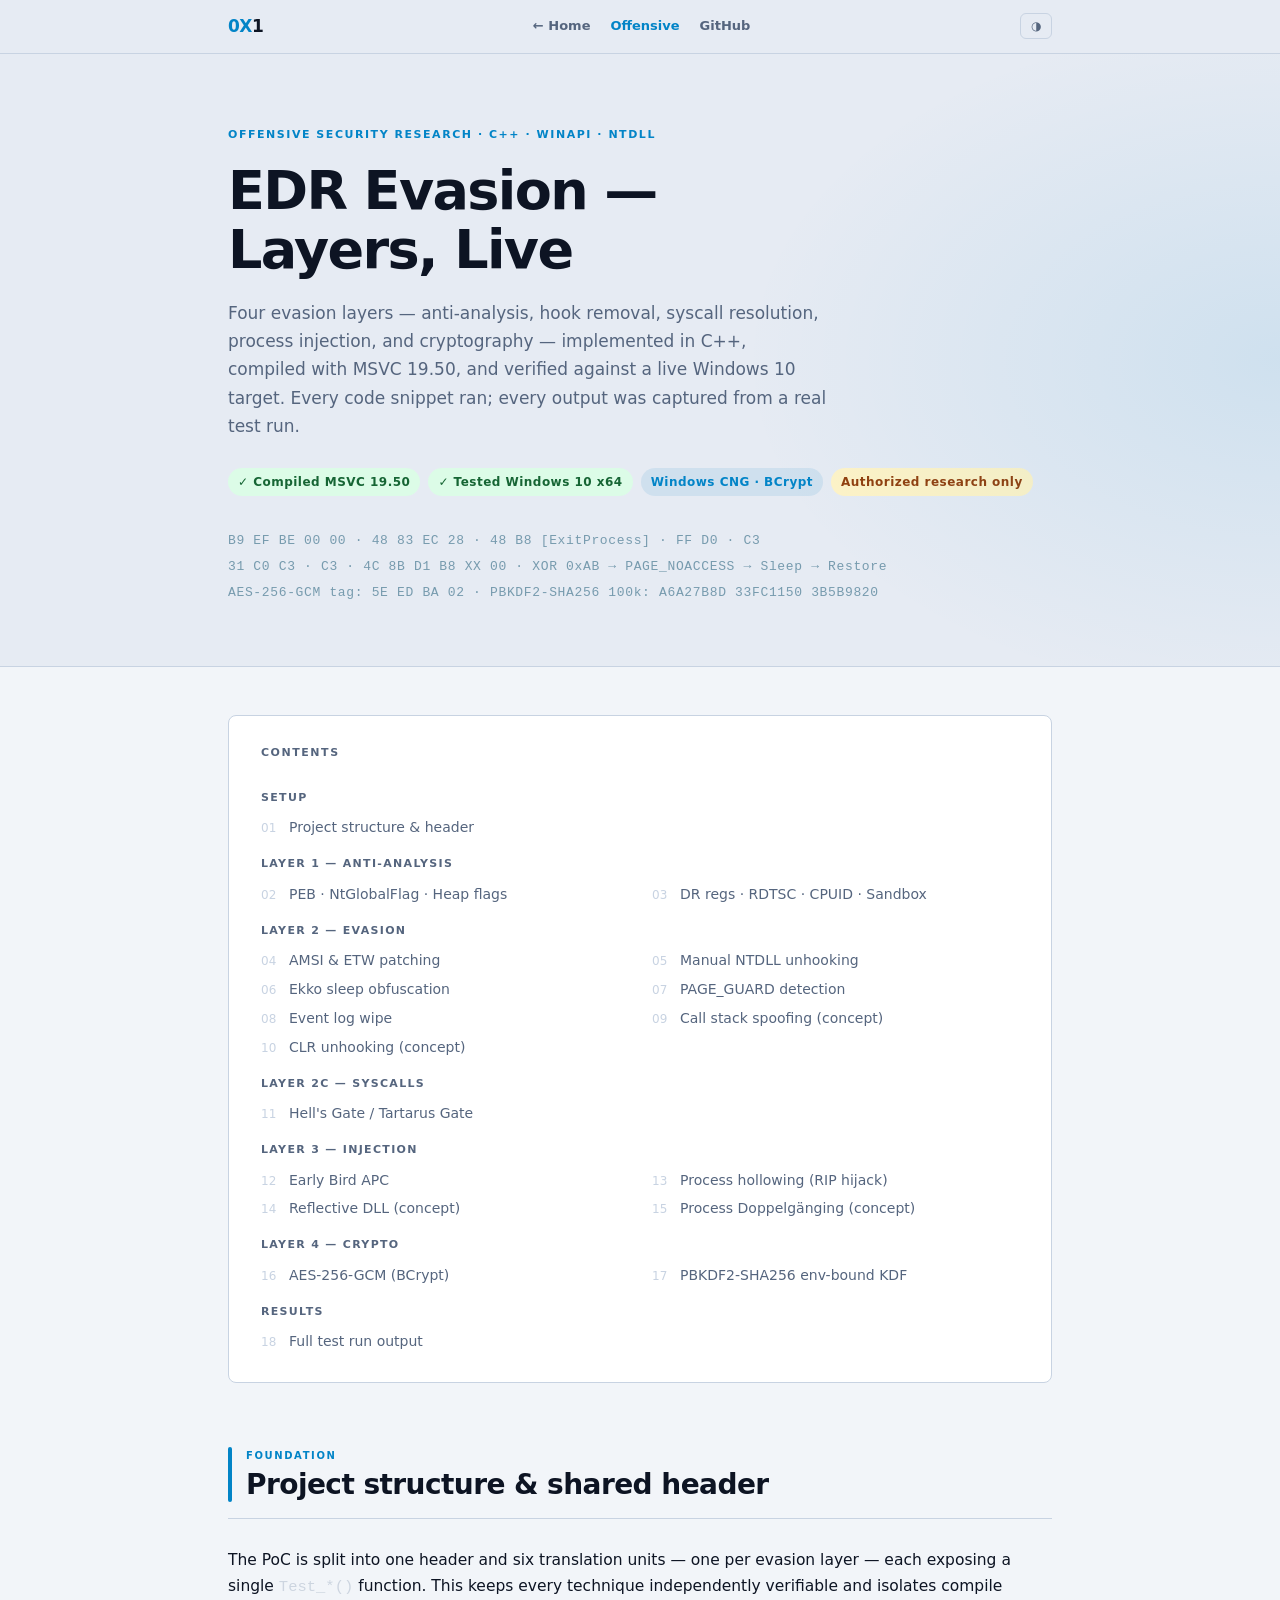
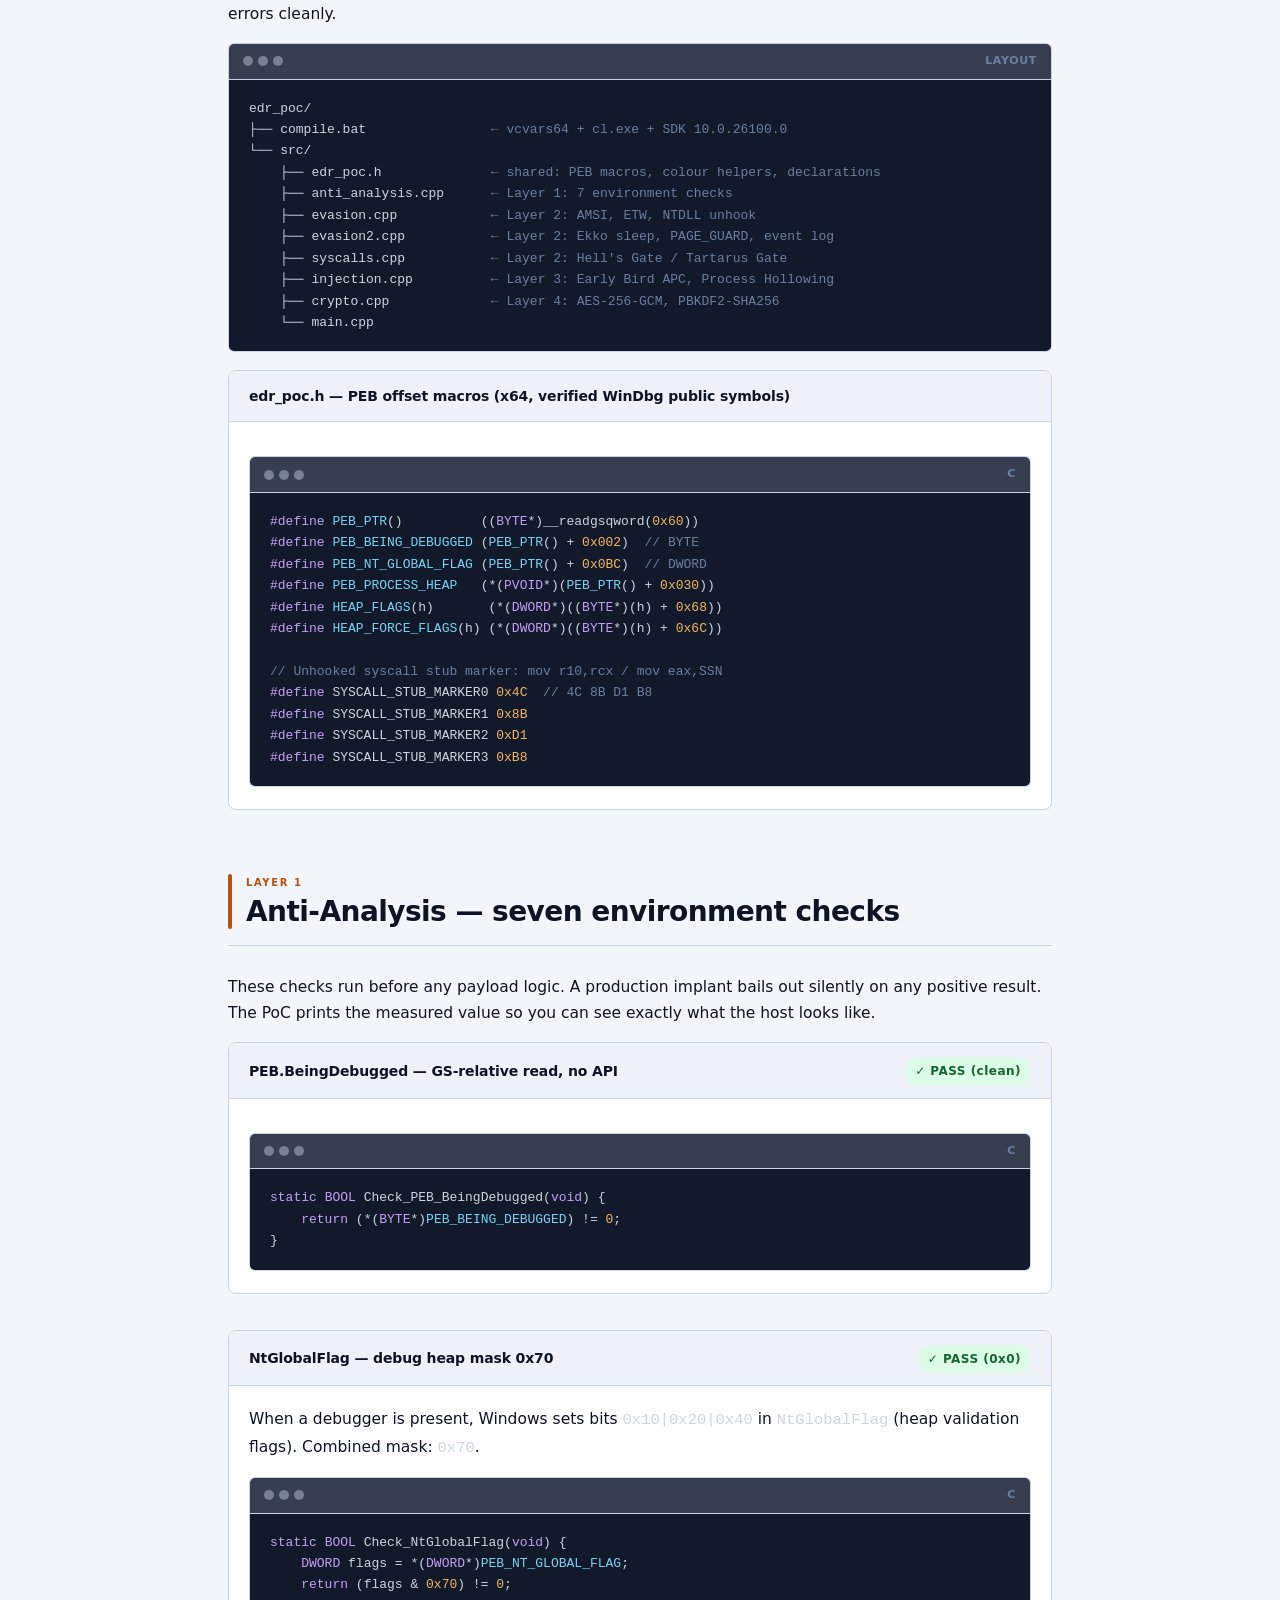
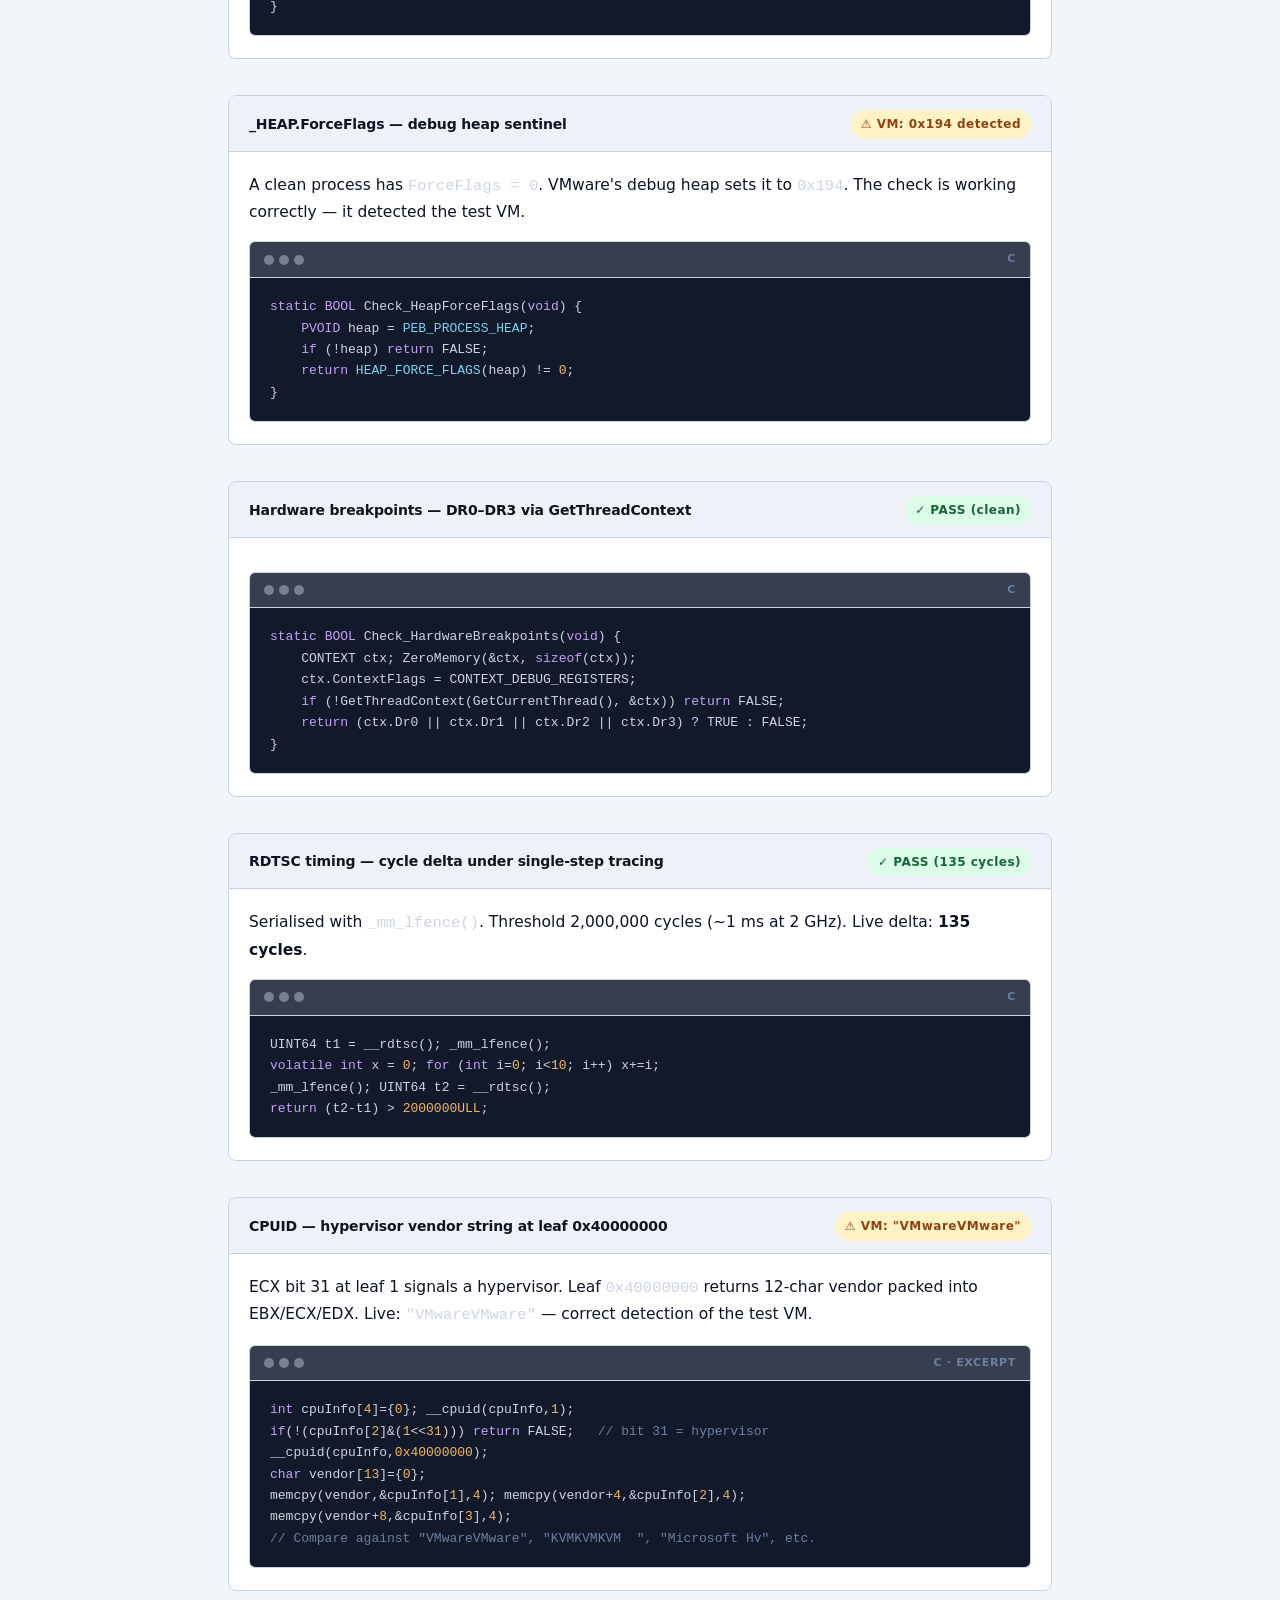
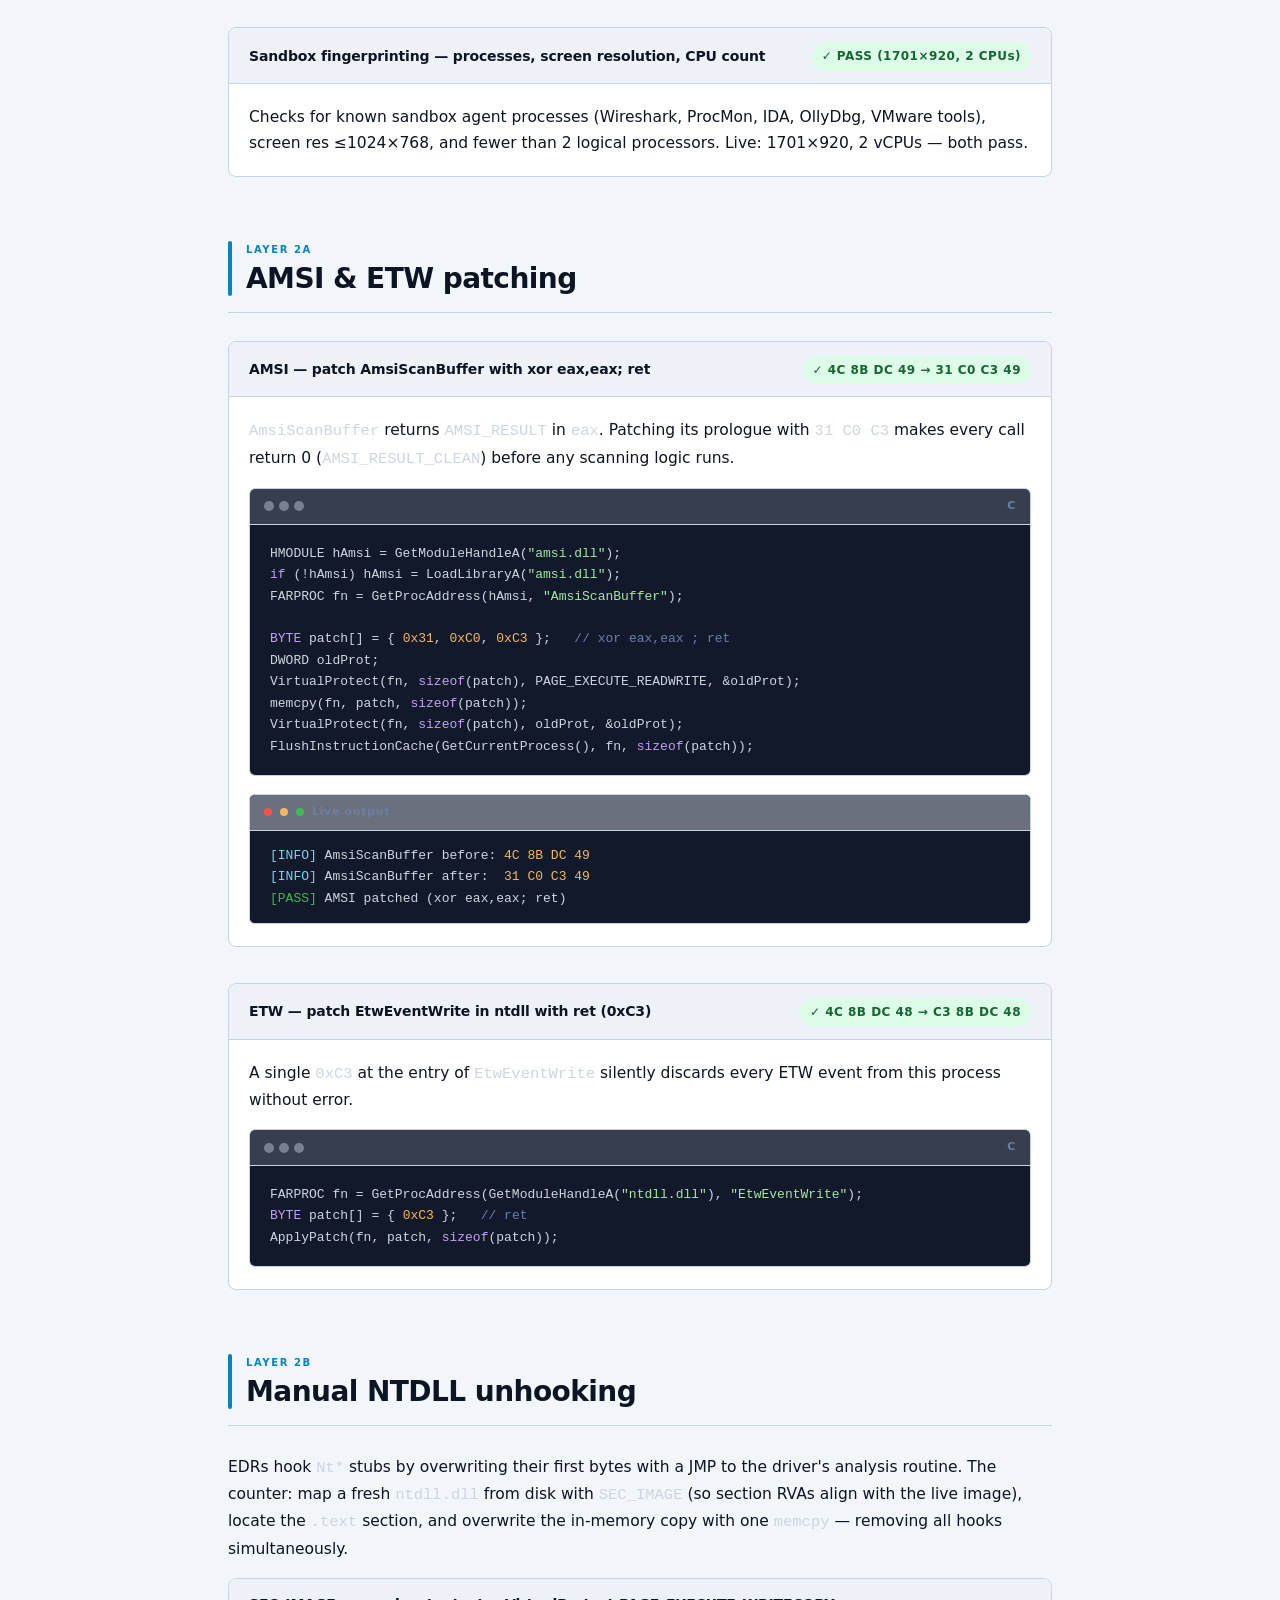
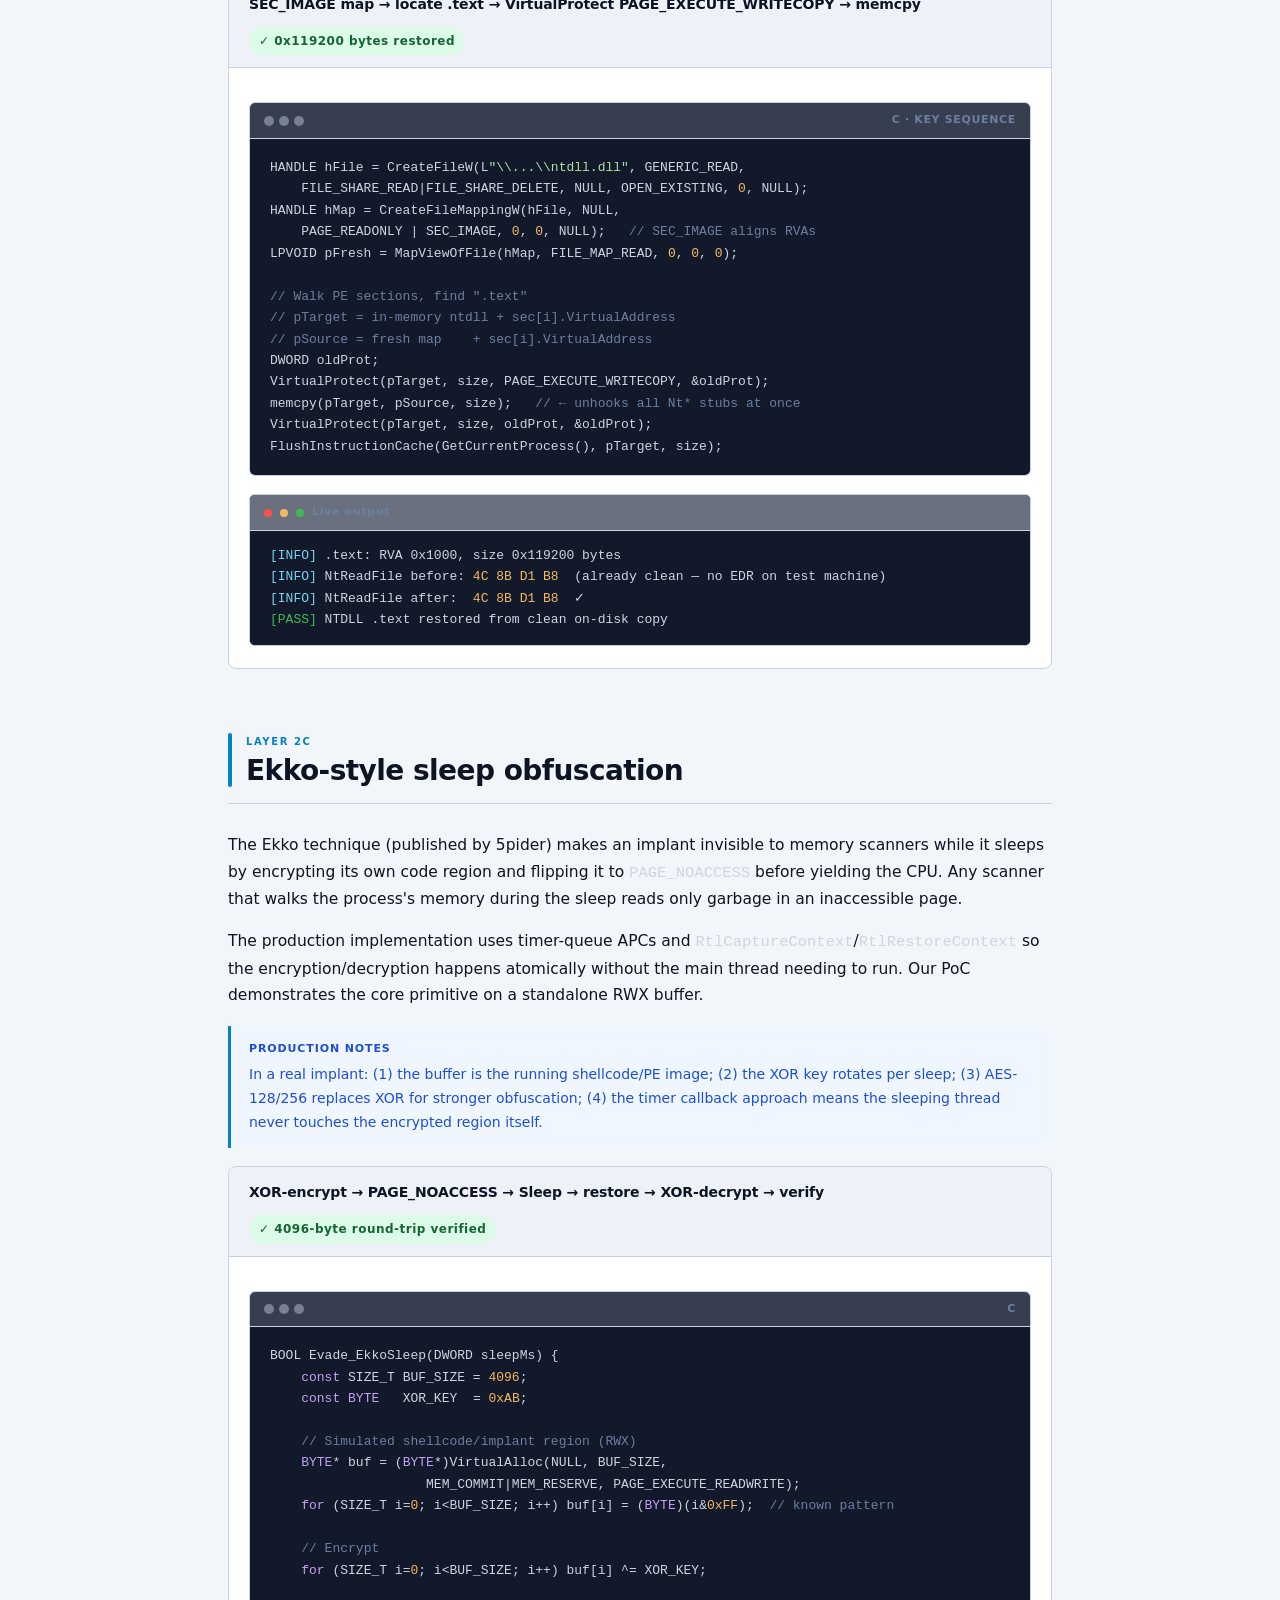
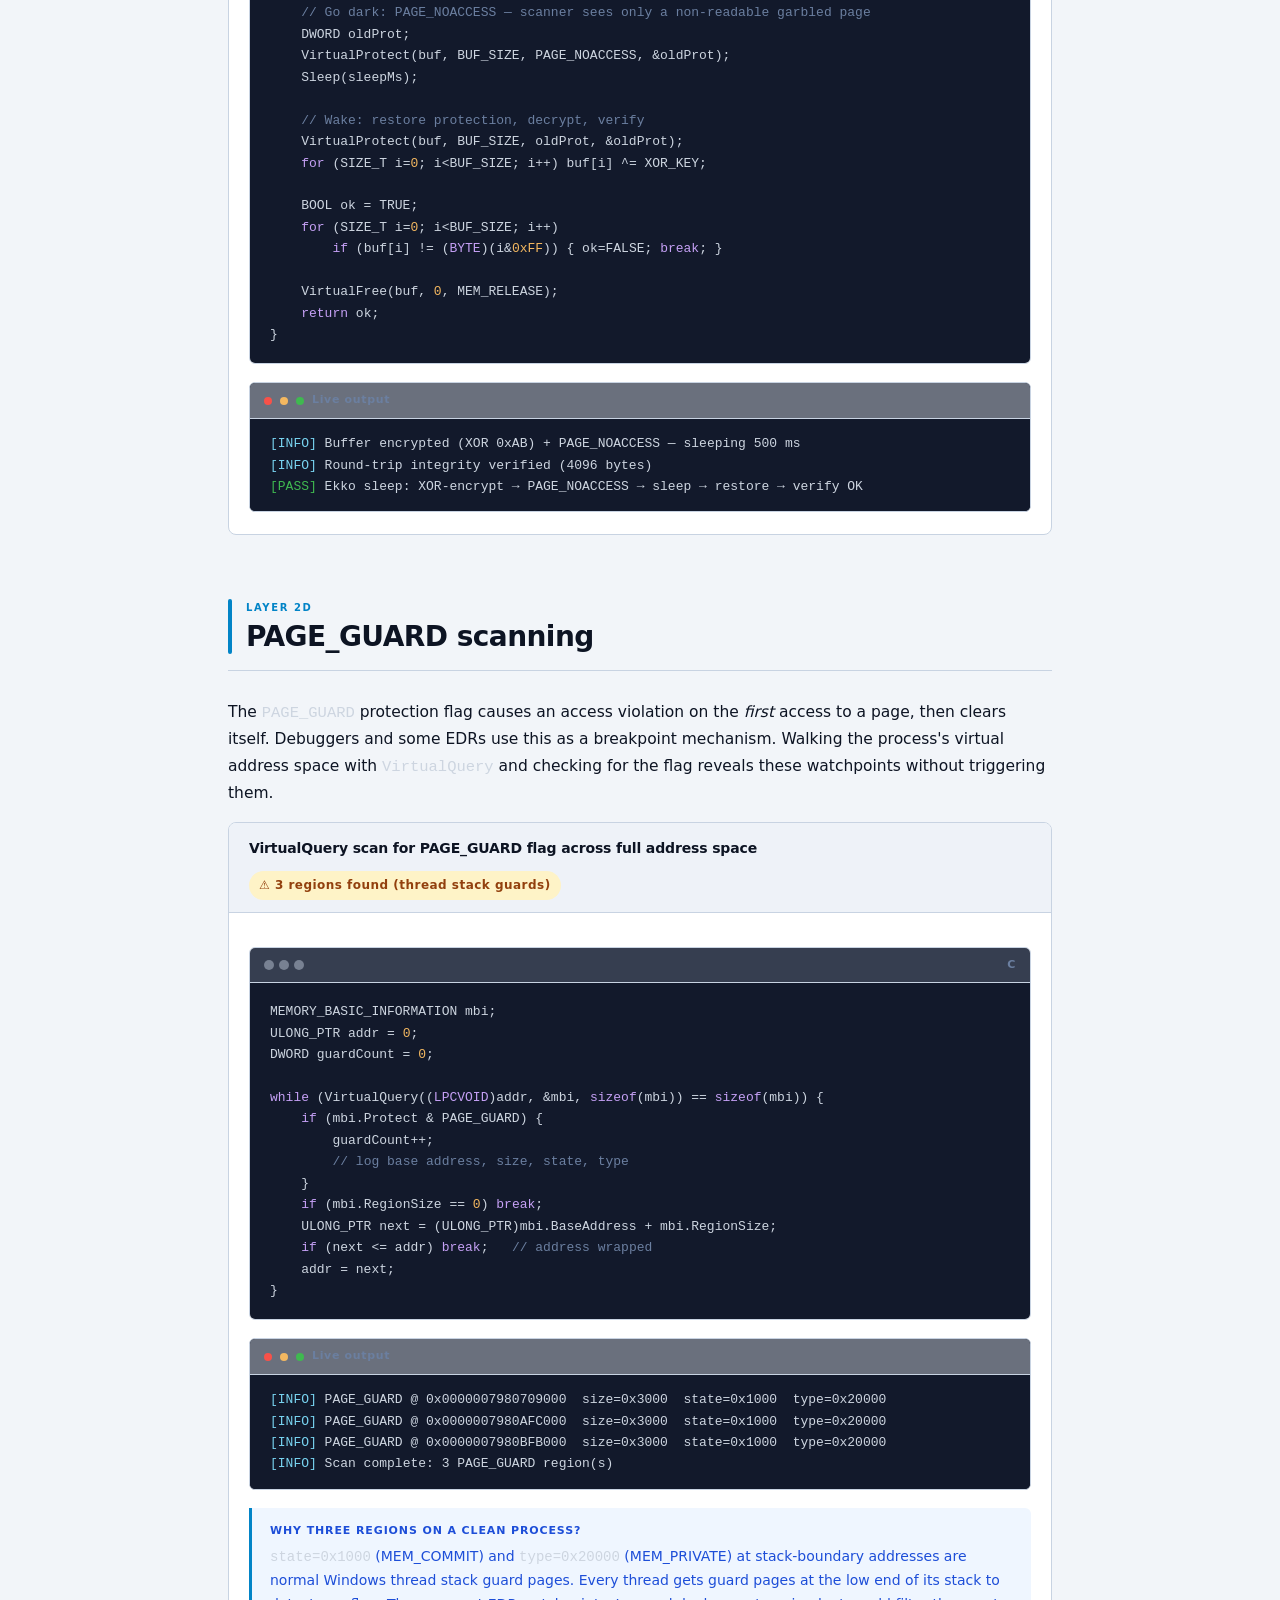
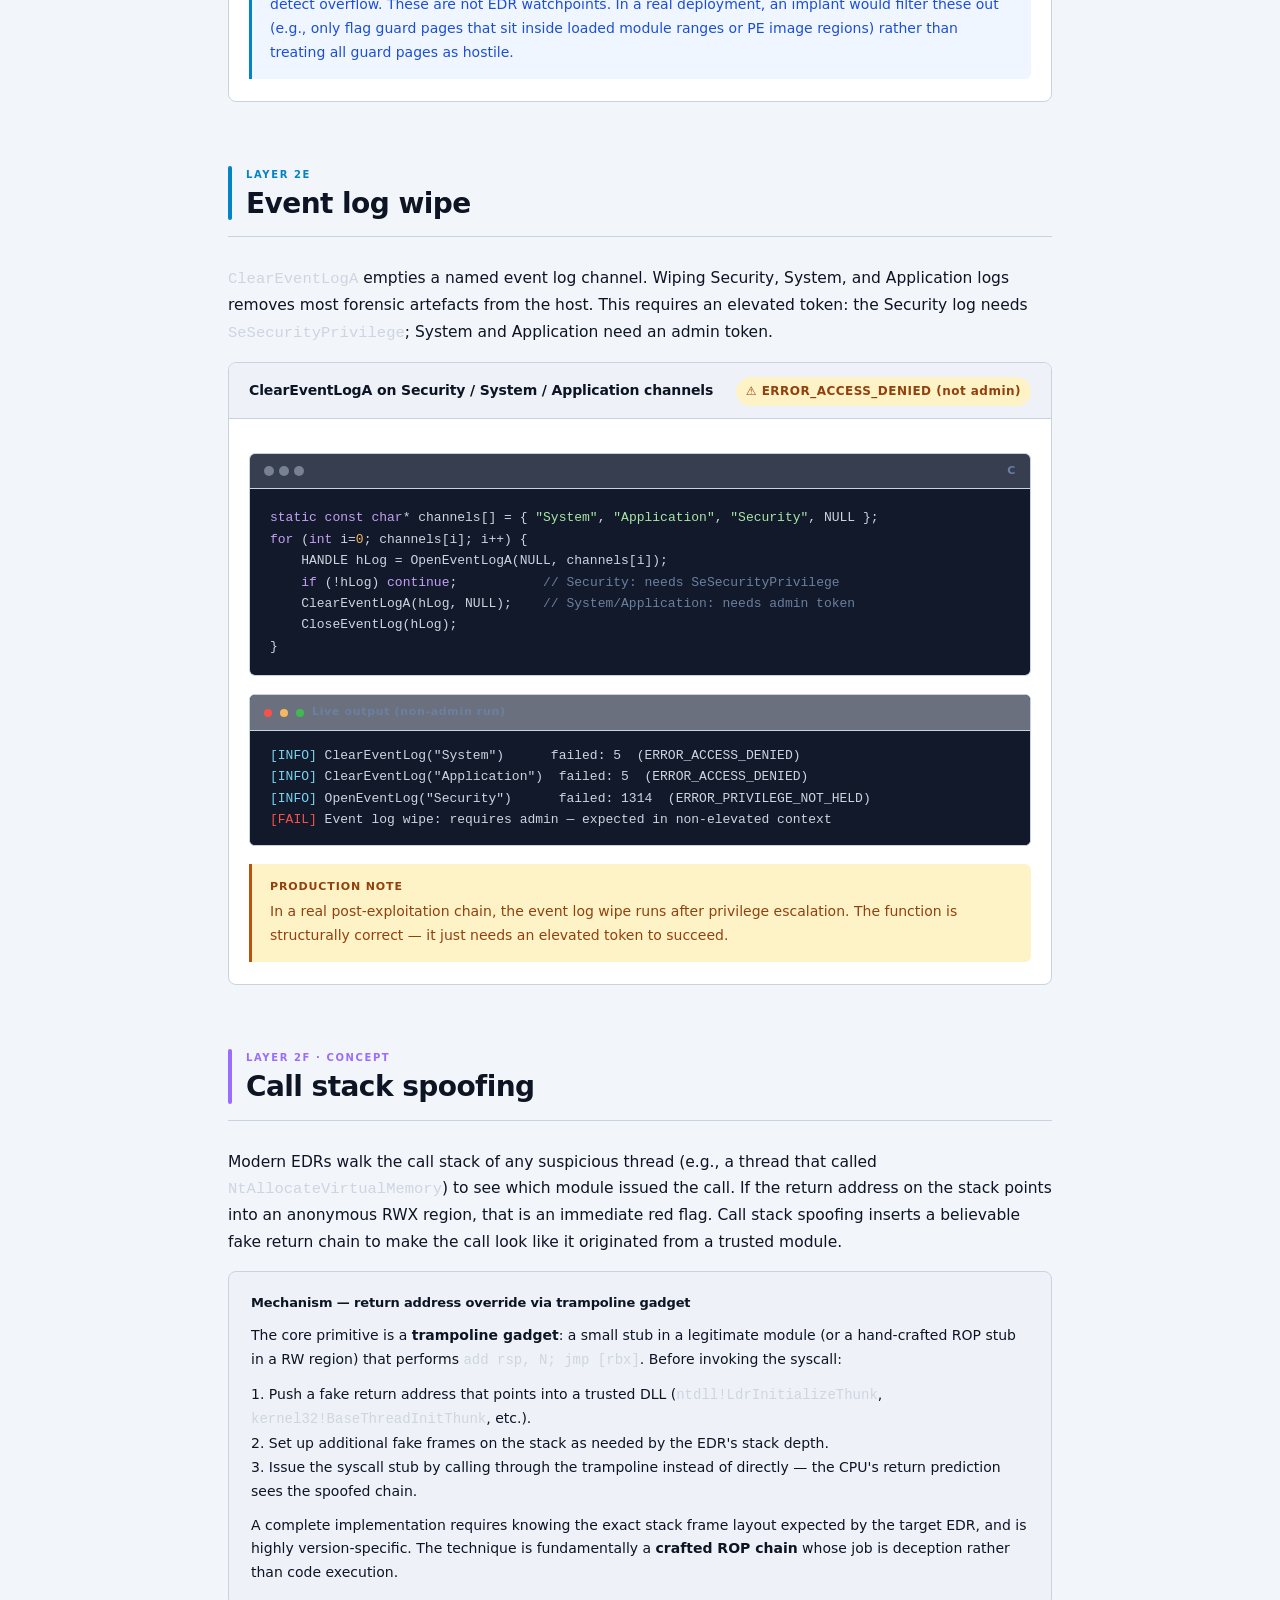
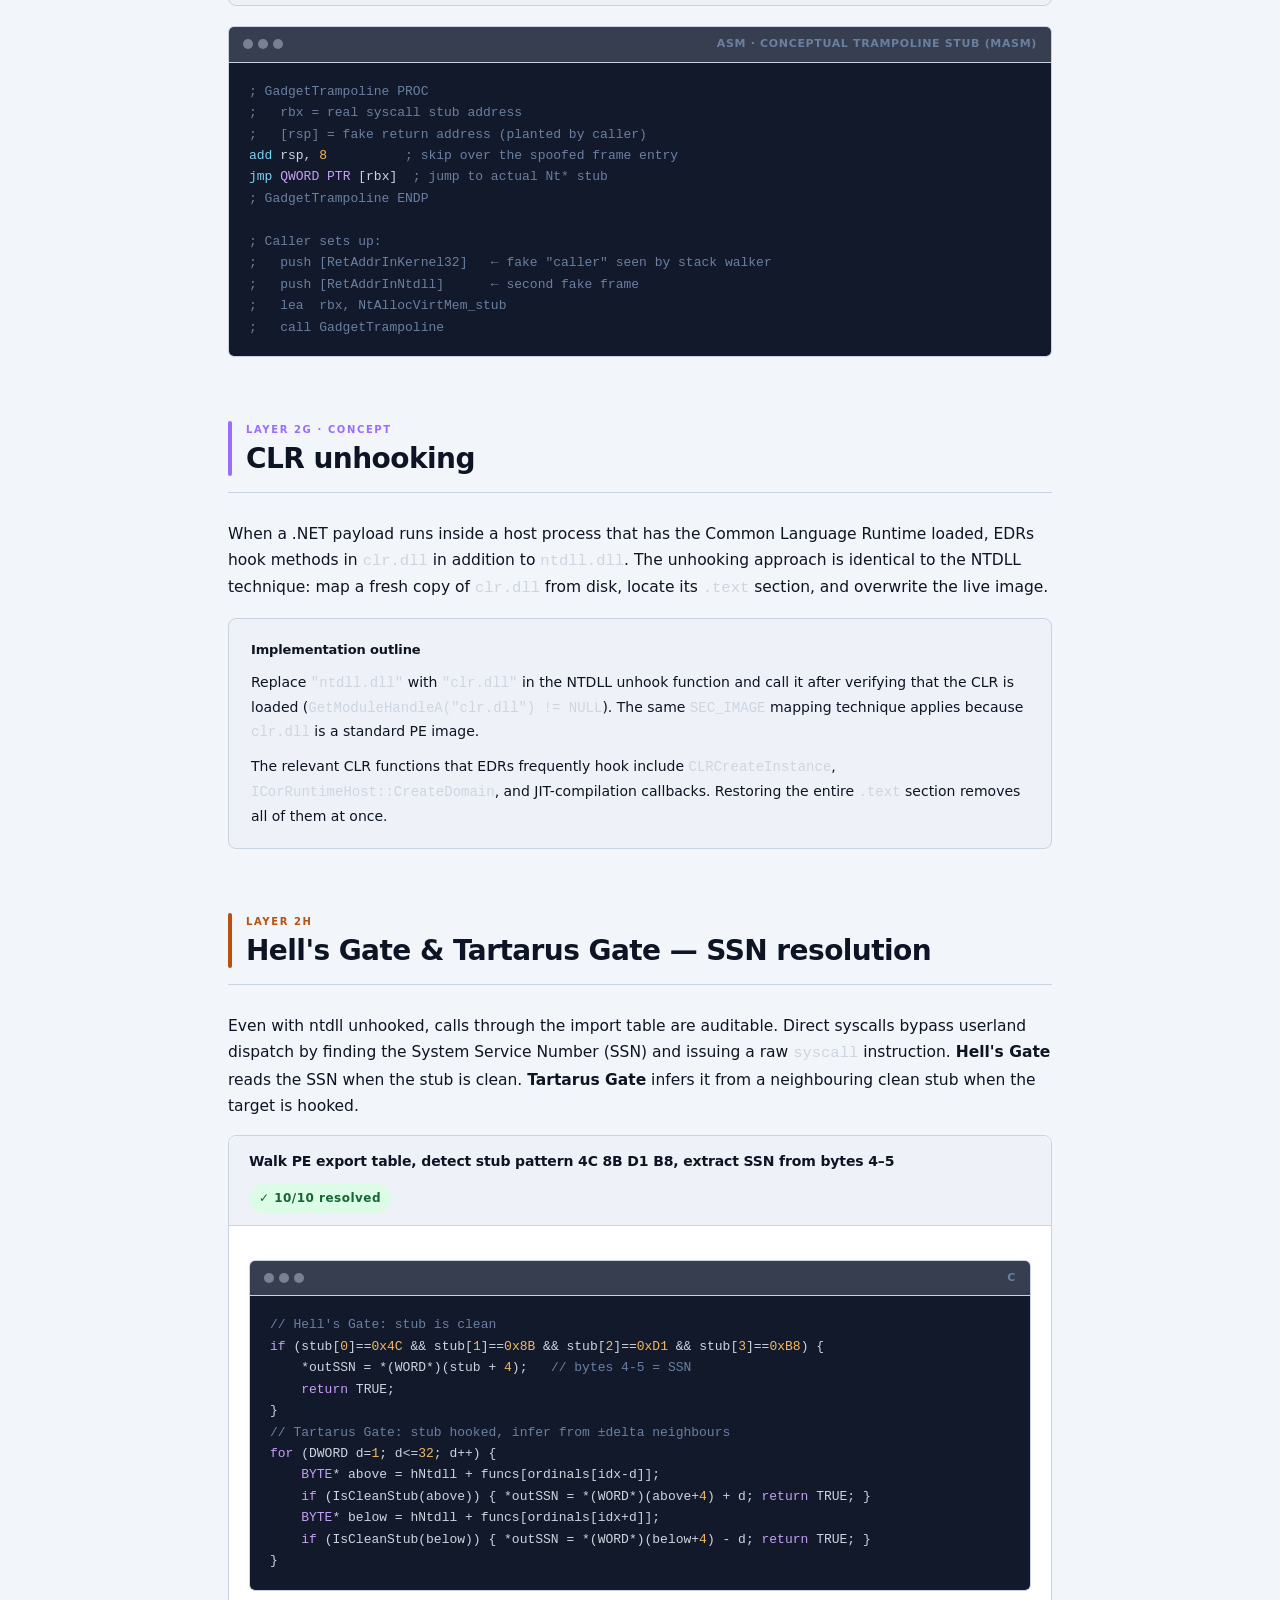
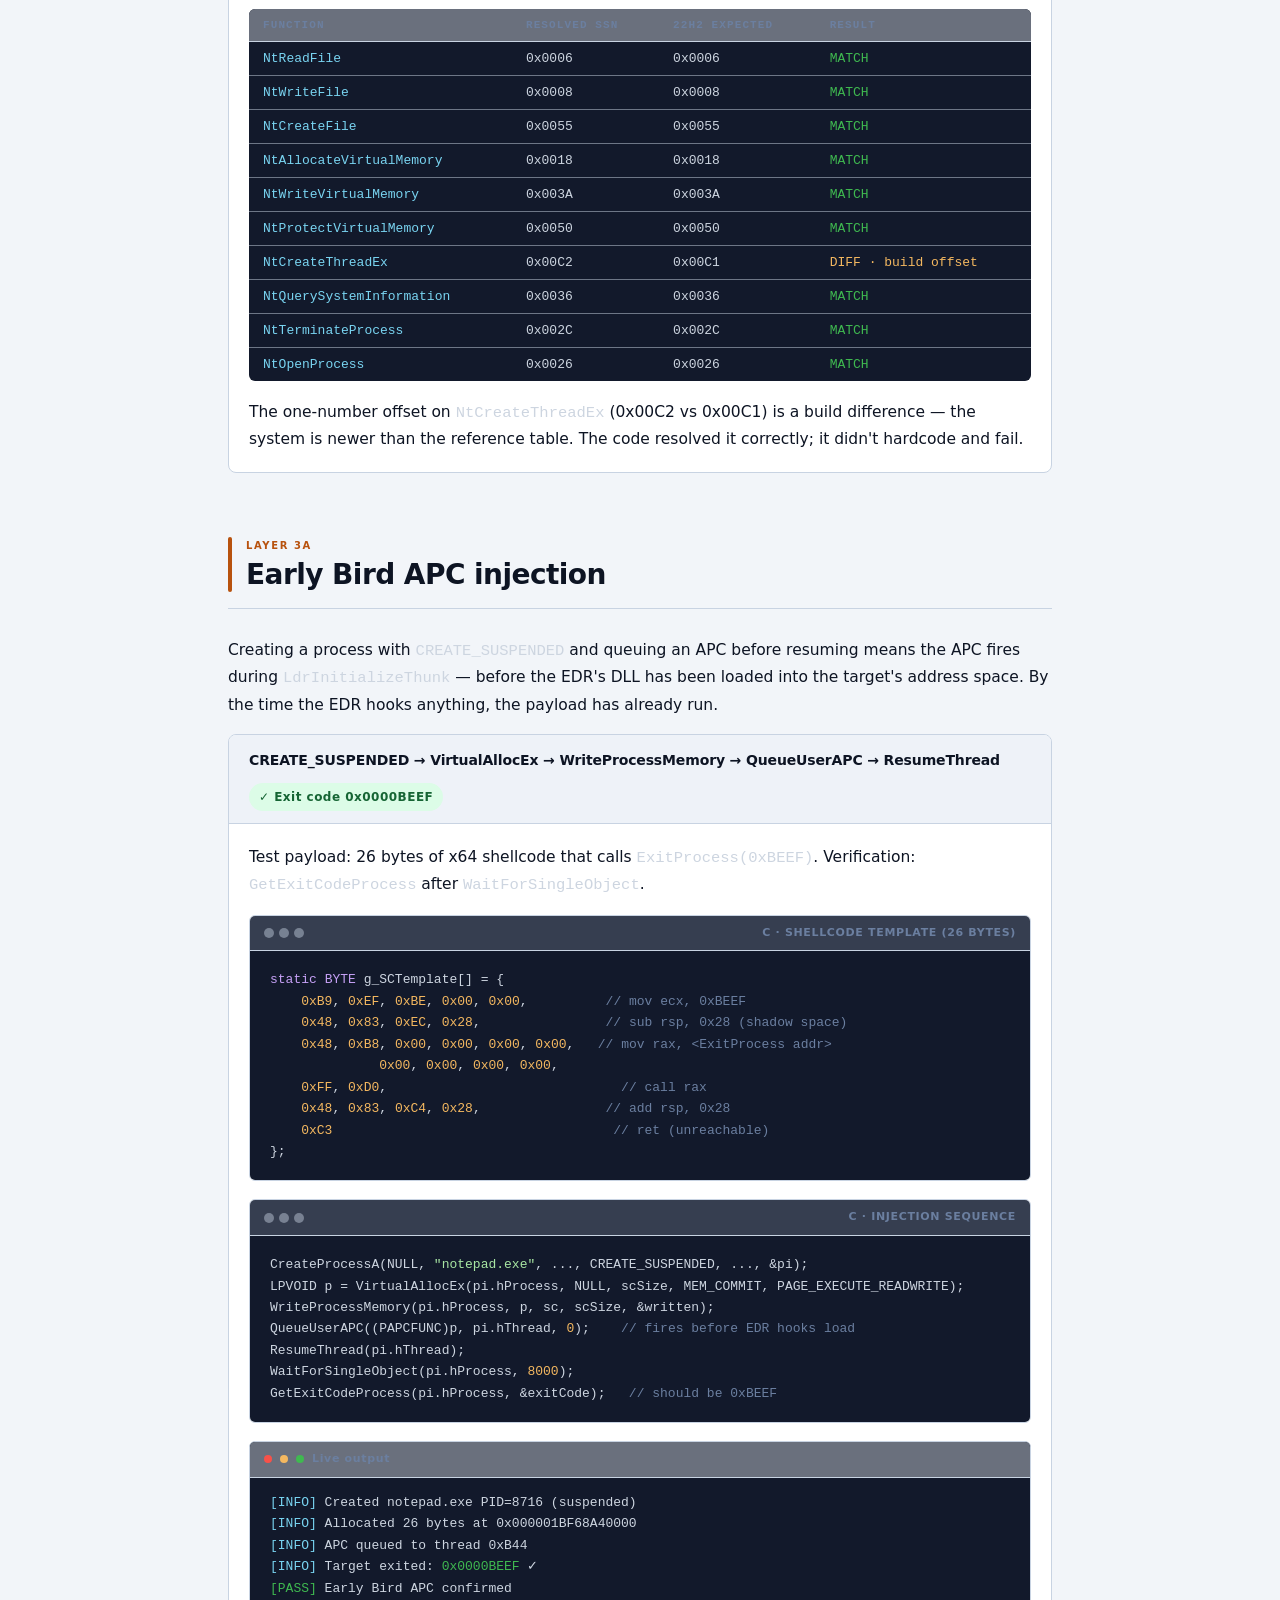
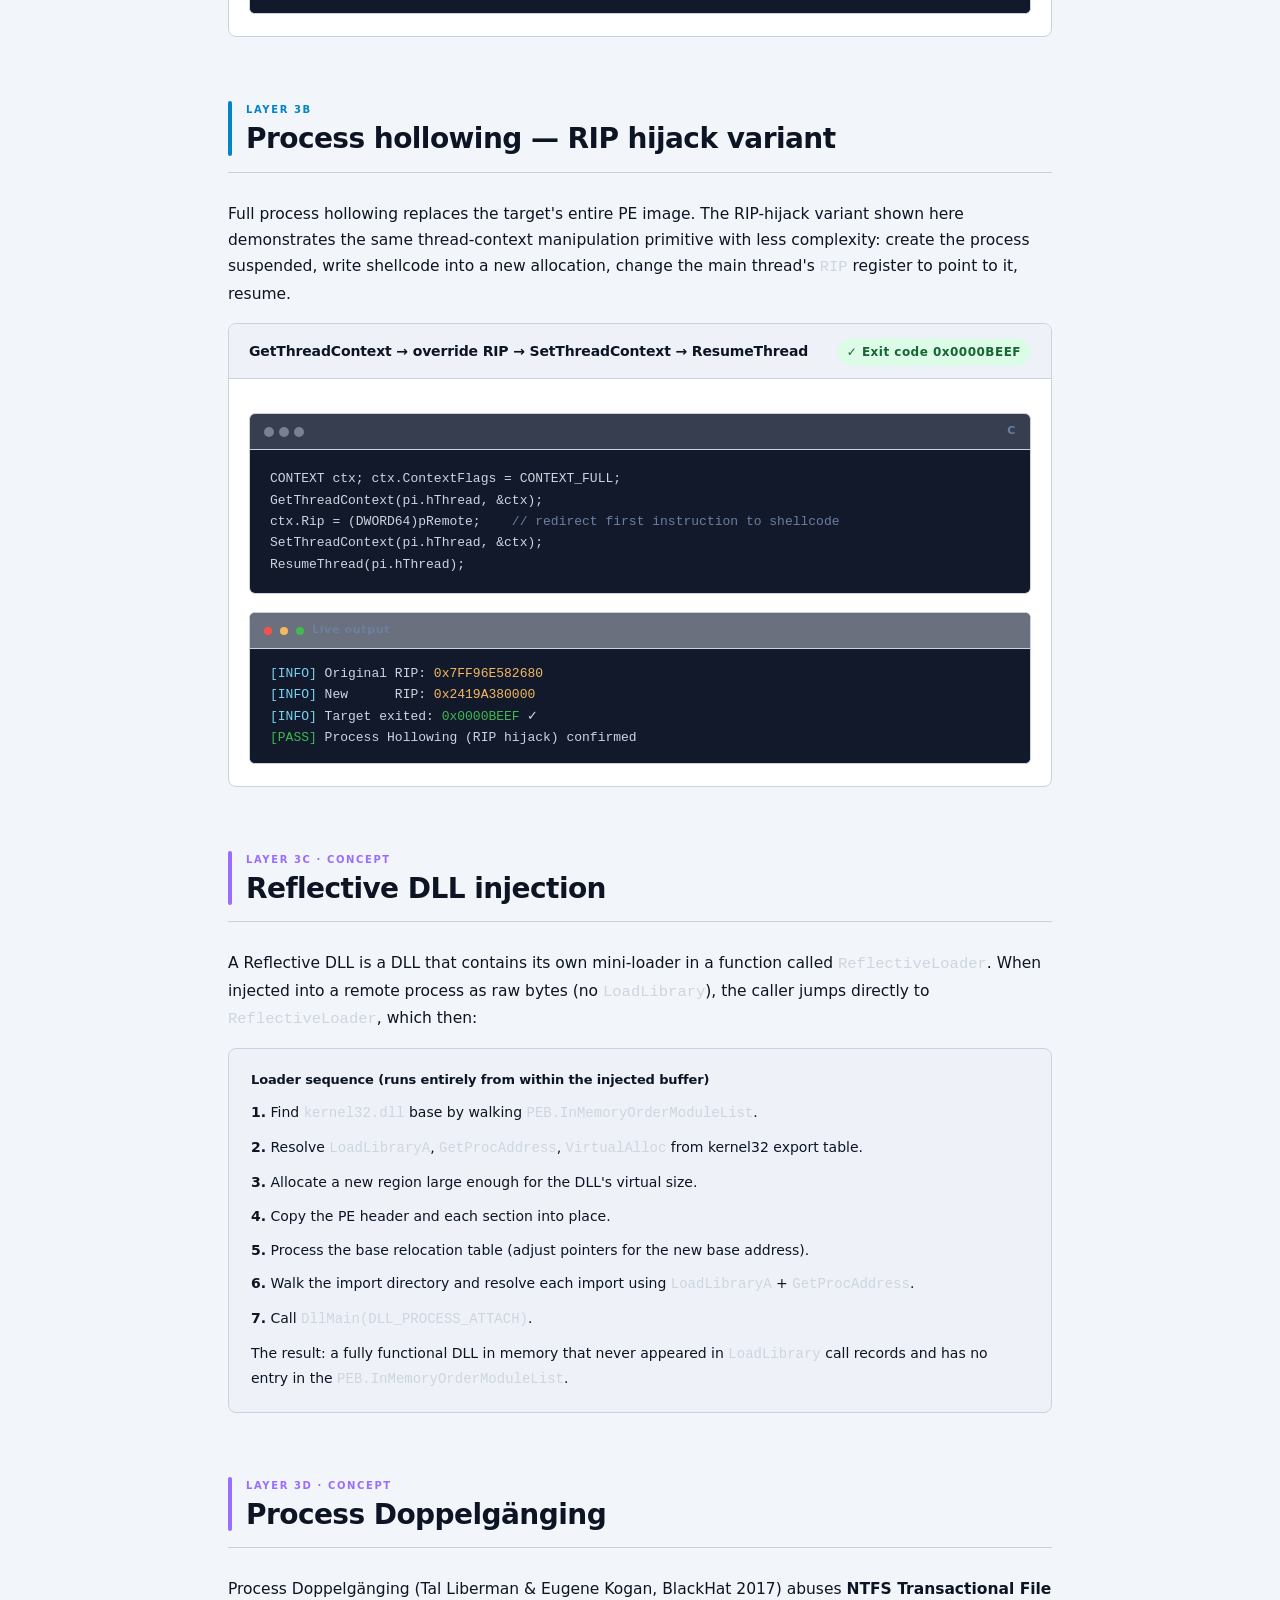
==== offensive/index.html @ 3865e84e "Add homepage, nav, fix Offensive link - index.html: full homepage with post cards, category filter, " ====
<!DOCTYPE html>
<html lang="en">
<head>
<meta charset="UTF-8">
<meta name="viewport" content="width=device-width, initial-scale=1.0">
<title>Offensive Security — 0X1</title>
<meta http-equiv="refresh" content="0; url=edr.html">
<style>
body{font-family:system-ui,sans-serif;background:#08090D;color:#D4DCE8;display:flex;align-items:center;justify-content:center;height:100vh;margin:0}
a{color:#00B4D8}
</style>
</head>
<body>
<p>Redirecting to <a href="edr.html">Offensive Security posts</a>…</p>
</body>
</html>
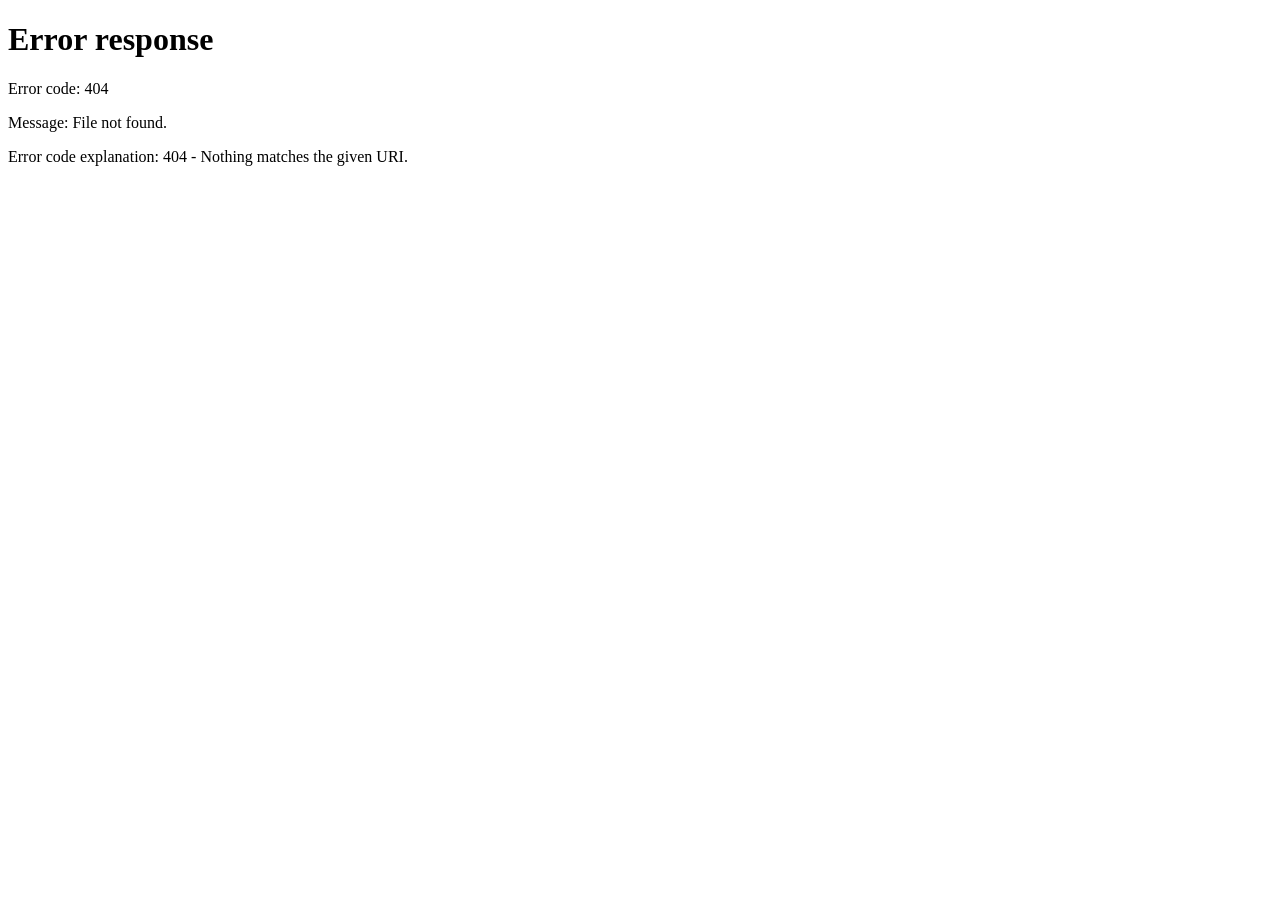
==== commit 3422a1f5: "Fix all URLs to /0X1/ prefix for GitHub Pages subpath Root-relative paths broke because the site liv" ====
--- a/offensive/index.html
+++ b/offensive/index.html
@@ -4,13 +4,13 @@
 <meta charset="UTF-8">
 <meta name="viewport" content="width=device-width, initial-scale=1.0">
 <title>Offensive Security — 0X1</title>
-<meta http-equiv="refresh" content="0; url=edr.html">
+<meta http-equiv="refresh" content="0; url=/0X1/offensive/edr.html">
 <style>
 body{font-family:system-ui,sans-serif;background:#08090D;color:#D4DCE8;display:flex;align-items:center;justify-content:center;height:100vh;margin:0}
 a{color:#00B4D8}
 </style>
 </head>
 <body>
-<p>Redirecting to <a href="edr.html">Offensive Security posts</a>…</p>
+<p>Redirecting to <a href="/0X1/offensive/edr.html">Offensive Security posts</a>…</p>
 </body>
 </html>
